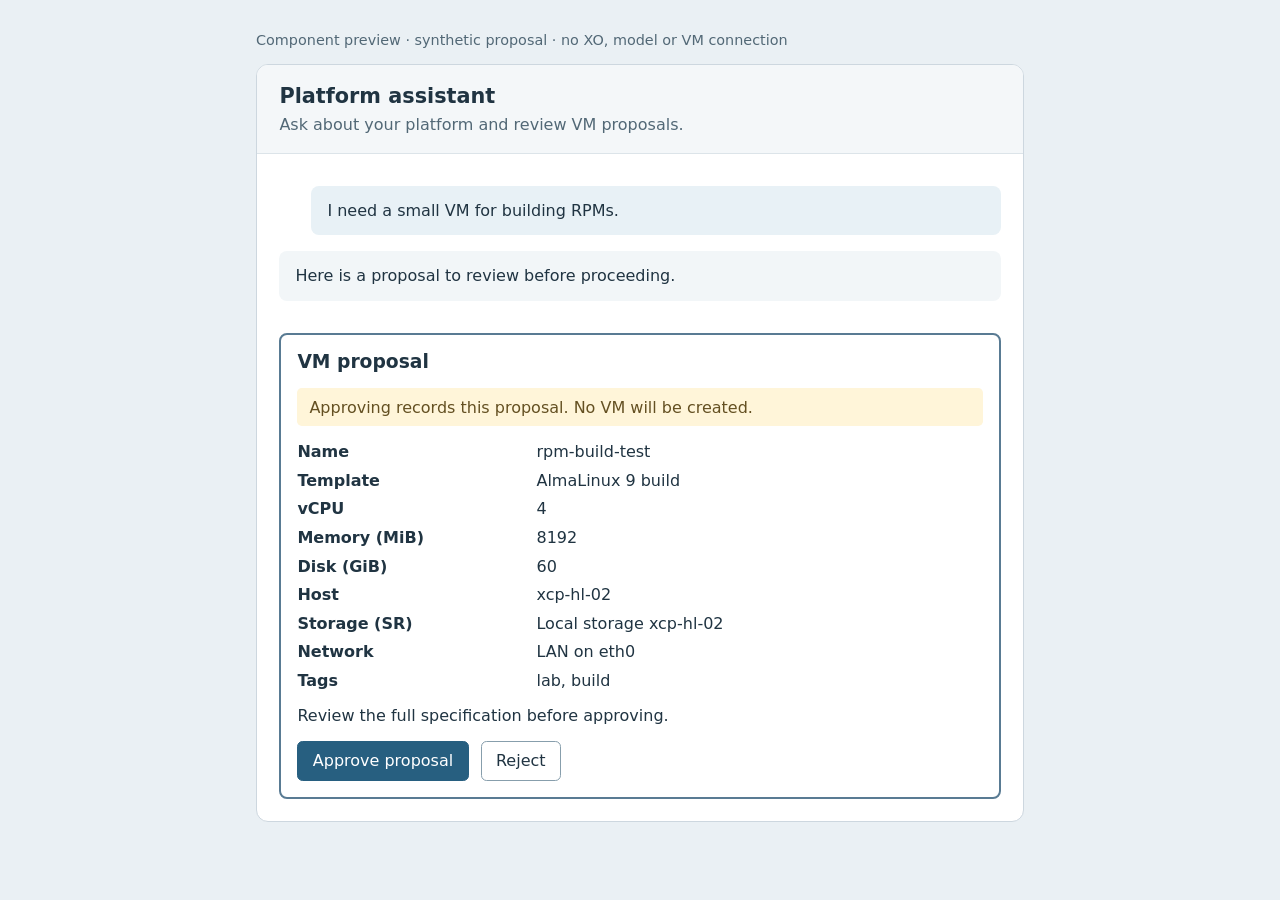
==== docs/assistant-preview.html @ 65202062 "feat: prepare a localized propose-only assistant panel" ====
<!doctype html>
<html lang="en">
<meta charset="utf-8">
<meta name="viewport" content="width=device-width, initial-scale=1">
<title>Assistant panel preview</title>
<link rel="stylesheet" href="../SOURCES/assistant-ui/panel.css">
<style>
  body { margin: 0; padding: 2rem; background: #eaf0f4; font: 16px system-ui, sans-serif; }
  main { max-width: 48rem; margin: auto; }
  .preview-note { margin: 0 0 1rem; color: #526876; font-size: .9rem; }
</style>
<main>
  <p class="preview-note">Component preview · synthetic proposal · no XO, model or VM connection</p>
  <div id="panel"></div>
</main>
<script type="module">
  import { createAssistantPanel } from '../SOURCES/assistant-ui/panel.mjs'
  const locale = new URL(location.href).searchParams.get('lang') ?? 'en'
  const proposal = { id: 'preview-proposal-123456789012345', digest: 'a'.repeat(64), expires_at: Date.now() / 1000 + 300,
    status: 'pending', mode: 'propose_only', created: false, live_execution_available: false,
    spec: { name: 'rpm-build-test', template: 'AlmaLinux 9 build', vcpus: 4, memory_mb: 8192, disk_gb: 60,
      host: 'xcp-hl-02', sr: 'Local storage xcp-hl-02', network: 'LAN on eth0', tags: ['lab', 'build'] } }
  const panel = createAssistantPanel({ document, locale, enabled: true,
    onDecision: async ({ decision }) => ({ ...proposal, status: decision === 'approve' ? 'approved_dry_run' : 'rejected' }) })
  document.querySelector('#panel').append(panel.element)
  const user = { en: 'I need a small VM for building RPMs.', fr: 'Il me faut une petite VM pour compiler des RPM.', ja: 'RPM のビルド用に小さな VM が必要です。' }
  const reply = { en: 'Here is a proposal to review before proceeding.', fr: 'Voici une proposition à vérifier avant de poursuivre.', ja: '続行する前に、以下の提案を確認してください。' }
  panel.appendUserText(user[locale] ?? user.en)
  panel.appendAssistantText(reply[locale] ?? reply.en)
  panel.showProposal(proposal)
</script>
</html>
---- SOURCES/assistant-ui/panel.css ----
.xoa-assistant { max-width: 48rem; border: 1px solid #cdd7df; border-radius: .75rem; background: #fff; color: #203442; font: inherit; overflow: hidden; }
.xoa-assistant__header { padding: 1.2rem 1.4rem; background: #f4f7f9; border-bottom: 1px solid #dce4e9; }
.xoa-assistant__header h2 { margin: 0 0 .4rem; font-size: 1.3rem; }
.xoa-assistant__header p { margin: 0; color: #526876; }
.xoa-assistant__log { padding: 1rem 1.4rem; min-height: 3rem; max-height: 24rem; overflow-y: auto; }
.xoa-assistant__message { white-space: pre-wrap; overflow-wrap: anywhere; padding: .8rem 1rem; background: #f2f6f8; border-radius: .5rem; line-height: 1.5; }
.xoa-assistant__message--user { margin-left: 2rem; background: #e8f1f6; }
.xoa-assistant__proposal { margin: 0 1.4rem 1.4rem; padding: 1rem; border: 2px solid #597b93; border-radius: .5rem; }
.xoa-assistant__proposal[hidden] { display: none; }
.xoa-assistant__proposal h3 { margin: 0 0 .5rem; }
.xoa-assistant__notice { padding: .6rem .75rem; background: #fff5d9; border-radius: .3rem; color: #645022; }
.xoa-assistant__fields { display: grid; grid-template-columns: minmax(7rem, 1fr) minmax(0, 2fr); gap: .6rem 1rem; margin: 1rem 0; }
.xoa-assistant__fields dt { font-weight: 600; }
.xoa-assistant__fields dd { margin: 0; overflow-wrap: anywhere; }
.xoa-assistant__status { font-weight: 500; }
.xoa-assistant__actions { display: flex; flex-wrap: wrap; gap: .75rem; }
.xoa-assistant__actions button { padding: .6rem .9rem; border-radius: .35rem; font: inherit; cursor: pointer; }
.xoa-assistant__approve { color: #fff; background: #275f80; border: 1px solid #275f80; }
.xoa-assistant__reject { color: #203442; background: #fff; border: 1px solid #879eac; }
.xoa-assistant__actions button:focus-visible { outline: 3px solid #d99934; outline-offset: 3px; }
.xoa-assistant__actions button:disabled { opacity: .55; cursor: default; }
@media (max-width: 480px) { .xoa-assistant__fields { grid-template-columns: 1fr; gap: .25rem; } .xoa-assistant__fields dd { margin-bottom: .65rem; } }
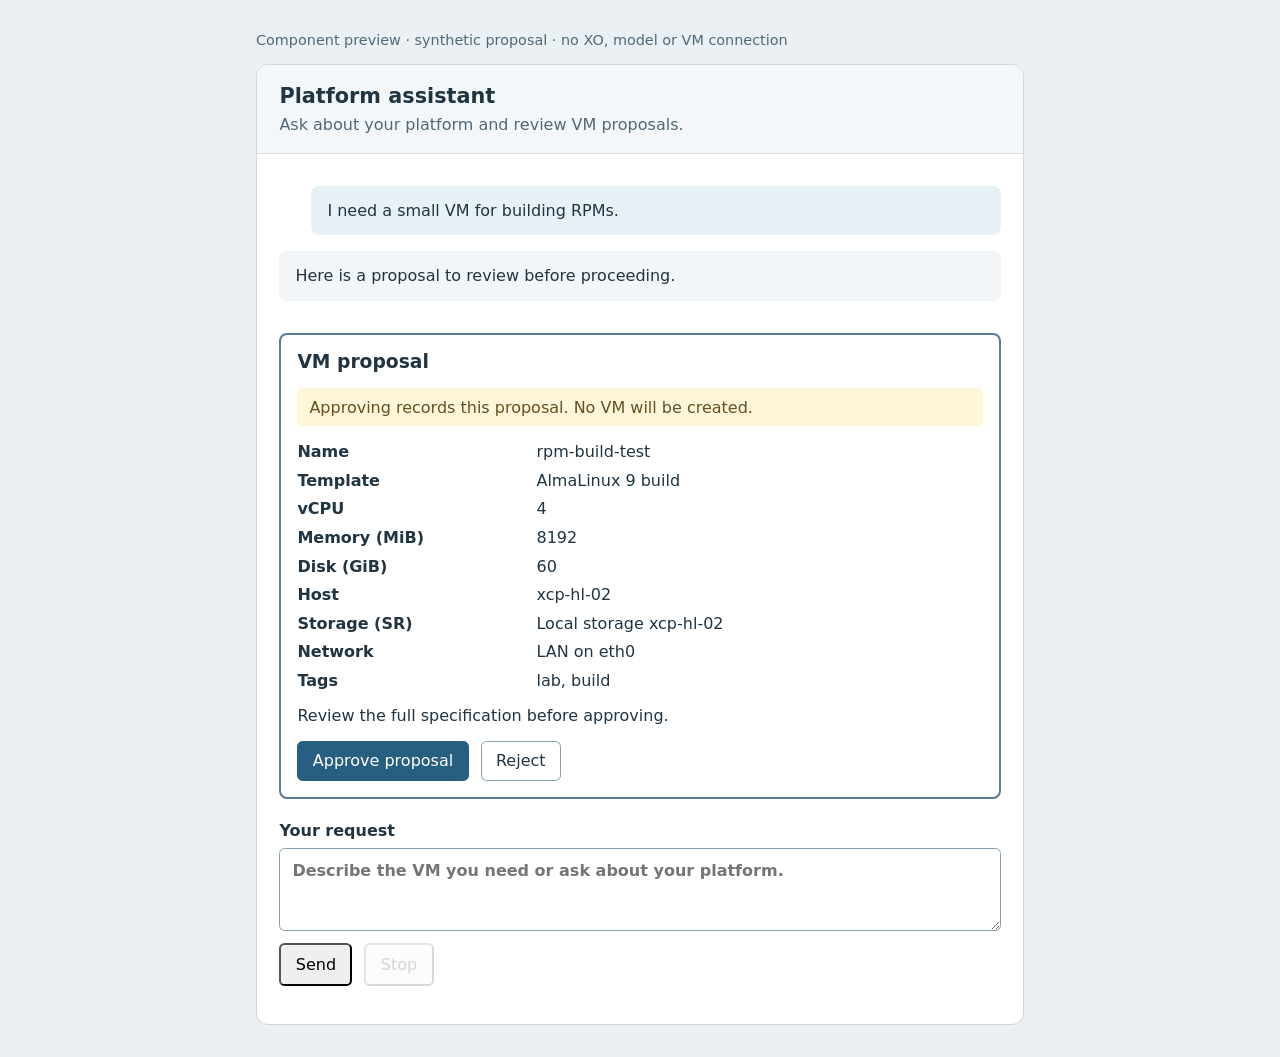
==== commit 6bce2a15: "feat(ui): add cancellable multilingual assistant chat controller" ====
--- a/docs/assistant-preview.html
+++ b/docs/assistant-preview.html
@@ -14,19 +14,30 @@
   <div id="panel"></div>
 </main>
 <script type="module">
-  import { createAssistantPanel } from '../SOURCES/assistant-ui/panel.mjs'
+  import { createAssistantChat } from '../SOURCES/assistant-ui/chat.mjs'
   const locale = new URL(location.href).searchParams.get('lang') ?? 'en'
+  document.documentElement.lang = ['en', 'fr', 'ja'].includes(locale) ? locale : 'en'
   const proposal = { id: 'preview-proposal-123456789012345', digest: 'a'.repeat(64), expires_at: Date.now() / 1000 + 300,
     status: 'pending', mode: 'propose_only', created: false, live_execution_available: false,
     spec: { name: 'rpm-build-test', template: 'AlmaLinux 9 build', vcpus: 4, memory_mb: 8192, disk_gb: 60,
       host: 'xcp-hl-02', sr: 'Local storage xcp-hl-02', network: 'LAN on eth0', tags: ['lab', 'build'] } }
-  const panel = createAssistantPanel({ document, locale, enabled: true,
-    onDecision: async ({ decision }) => ({ ...proposal, status: decision === 'approve' ? 'approved_dry_run' : 'rejected' }) })
+  const chat = createAssistantChat({ document, locale, enabled: true, bridge: {
+    cancel: async () => {},
+    decide: async ({ decision }) => ({ ...proposal, status: decision === 'approve' ? 'approved_dry_run' : 'rejected' }),
+    send: async (request, { signal, onEvent }) => {
+      for (const chunk of (reply[locale] ?? reply.en).match(/.{1,8}/gu)) {
+        if (signal.aborted) return
+        onEvent({ type: 'text', text: chunk })
+        await new Promise(resolve => setTimeout(resolve, 30))
+      }
+      if (signal.aborted) return
+      onEvent({ type: 'proposal', proposal }); onEvent({ type: 'done' })
+    },
+  } })
+  const panel = chat.panel
   document.querySelector('#panel').append(panel.element)
   const user = { en: 'I need a small VM for building RPMs.', fr: 'Il me faut une petite VM pour compiler des RPM.', ja: 'RPM のビルド用に小さな VM が必要です。' }
   const reply = { en: 'Here is a proposal to review before proceeding.', fr: 'Voici une proposition à vérifier avant de poursuivre.', ja: '続行する前に、以下の提案を確認してください。' }
-  panel.appendUserText(user[locale] ?? user.en)
-  panel.appendAssistantText(reply[locale] ?? reply.en)
-  panel.showProposal(proposal)
+  await chat.submit(user[locale] ?? user.en)
 </script>
 </html>
--- a/SOURCES/assistant-ui/panel.css
+++ b/SOURCES/assistant-ui/panel.css
@@ -19,4 +19,9 @@
 .xoa-assistant__reject { color: #203442; background: #fff; border: 1px solid #879eac; }
 .xoa-assistant__actions button:focus-visible { outline: 3px solid #d99934; outline-offset: 3px; }
 .xoa-assistant__actions button:disabled { opacity: .55; cursor: default; }
+.xoa-assistant__compose { padding: 0 1.4rem 1.4rem; }
+.xoa-assistant__compose label { display: block; font-weight: 600; }
+.xoa-assistant__input { display: block; box-sizing: border-box; width: 100%; margin: .5rem 0 .75rem; padding: .75rem; resize: vertical; border: 1px solid #879eac; border-radius: .35rem; color: inherit; background: inherit; font: inherit; }
+.xoa-assistant__input:focus-visible { outline: 3px solid #d99934; outline-offset: 2px; }
+.xoa-assistant__connection-status { overflow-wrap: anywhere; line-height: 1.5; }
 @media (max-width: 480px) { .xoa-assistant__fields { grid-template-columns: 1fr; gap: .25rem; } .xoa-assistant__fields dd { margin-bottom: .65rem; } }
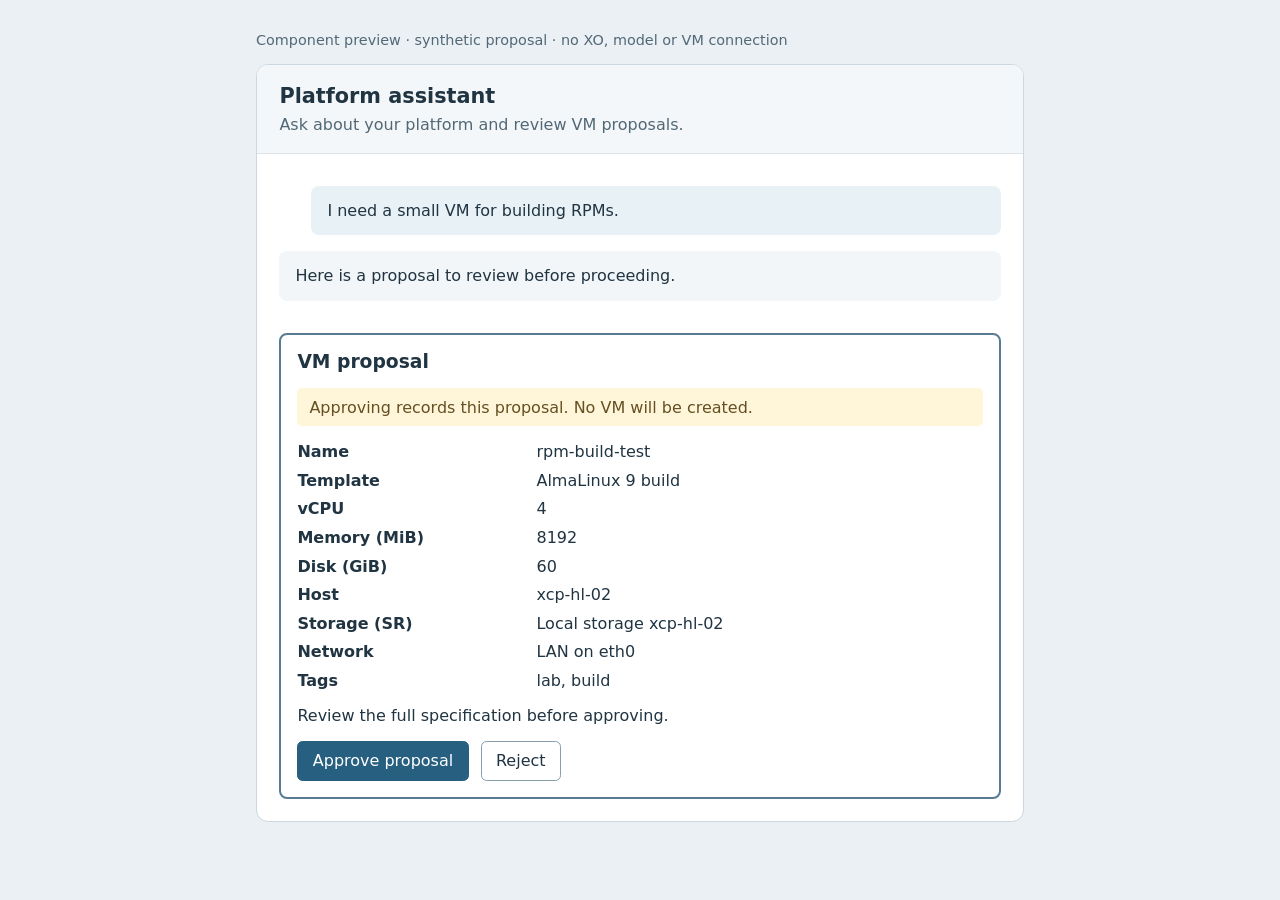
==== commit a368bf74: "Implement dedicated Docker VM deployment and management in XO 5" ====
--- a/docs/assistant-preview.html
+++ b/docs/assistant-preview.html
@@ -14,30 +14,19 @@
   <div id="panel"></div>
 </main>
 <script type="module">
-  import { createAssistantChat } from '../SOURCES/assistant-ui/chat.mjs'
+  import { createAssistantPanel } from '../SOURCES/assistant-ui/panel.mjs'
   const locale = new URL(location.href).searchParams.get('lang') ?? 'en'
-  document.documentElement.lang = ['en', 'fr', 'ja'].includes(locale) ? locale : 'en'
   const proposal = { id: 'preview-proposal-123456789012345', digest: 'a'.repeat(64), expires_at: Date.now() / 1000 + 300,
     status: 'pending', mode: 'propose_only', created: false, live_execution_available: false,
     spec: { name: 'rpm-build-test', template: 'AlmaLinux 9 build', vcpus: 4, memory_mb: 8192, disk_gb: 60,
       host: 'xcp-hl-02', sr: 'Local storage xcp-hl-02', network: 'LAN on eth0', tags: ['lab', 'build'] } }
-  const chat = createAssistantChat({ document, locale, enabled: true, bridge: {
-    cancel: async () => {},
-    decide: async ({ decision }) => ({ ...proposal, status: decision === 'approve' ? 'approved_dry_run' : 'rejected' }),
-    send: async (request, { signal, onEvent }) => {
-      for (const chunk of (reply[locale] ?? reply.en).match(/.{1,8}/gu)) {
-        if (signal.aborted) return
-        onEvent({ type: 'text', text: chunk })
-        await new Promise(resolve => setTimeout(resolve, 30))
-      }
-      if (signal.aborted) return
-      onEvent({ type: 'proposal', proposal }); onEvent({ type: 'done' })
-    },
-  } })
-  const panel = chat.panel
+  const panel = createAssistantPanel({ document, locale, enabled: true,
+    onDecision: async ({ decision }) => ({ ...proposal, status: decision === 'approve' ? 'approved_dry_run' : 'rejected' }) })
   document.querySelector('#panel').append(panel.element)
   const user = { en: 'I need a small VM for building RPMs.', fr: 'Il me faut une petite VM pour compiler des RPM.', ja: 'RPM のビルド用に小さな VM が必要です。' }
   const reply = { en: 'Here is a proposal to review before proceeding.', fr: 'Voici une proposition à vérifier avant de poursuivre.', ja: '続行する前に、以下の提案を確認してください。' }
-  await chat.submit(user[locale] ?? user.en)
+  panel.appendUserText(user[locale] ?? user.en)
+  panel.appendAssistantText(reply[locale] ?? reply.en)
+  panel.showProposal(proposal)
 </script>
 </html>
--- a/SOURCES/assistant-ui/panel.css
+++ b/SOURCES/assistant-ui/panel.css
@@ -19,9 +19,4 @@
 .xoa-assistant__reject { color: #203442; background: #fff; border: 1px solid #879eac; }
 .xoa-assistant__actions button:focus-visible { outline: 3px solid #d99934; outline-offset: 3px; }
 .xoa-assistant__actions button:disabled { opacity: .55; cursor: default; }
-.xoa-assistant__compose { padding: 0 1.4rem 1.4rem; }
-.xoa-assistant__compose label { display: block; font-weight: 600; }
-.xoa-assistant__input { display: block; box-sizing: border-box; width: 100%; margin: .5rem 0 .75rem; padding: .75rem; resize: vertical; border: 1px solid #879eac; border-radius: .35rem; color: inherit; background: inherit; font: inherit; }
-.xoa-assistant__input:focus-visible { outline: 3px solid #d99934; outline-offset: 2px; }
-.xoa-assistant__connection-status { overflow-wrap: anywhere; line-height: 1.5; }
 @media (max-width: 480px) { .xoa-assistant__fields { grid-template-columns: 1fr; gap: .25rem; } .xoa-assistant__fields dd { margin-bottom: .65rem; } }
